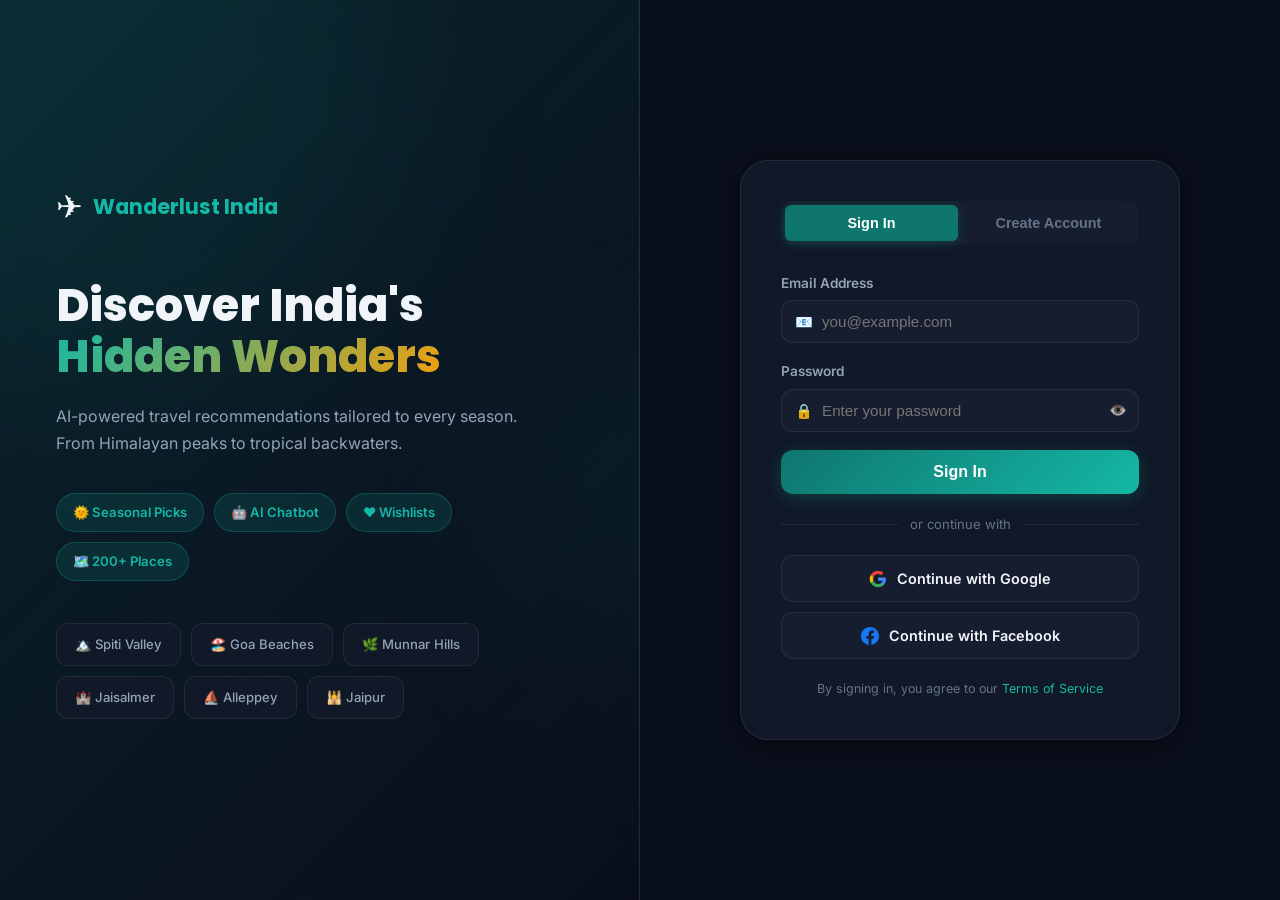
==== frontend/index.html @ 71f2ed29 "Initial commit: Full Travel App with frontend and Spring Boot backend" ====
<!DOCTYPE html>
<html lang="en">
<head>
  <meta charset="UTF-8"/>
  <meta name="viewport" content="width=device-width, initial-scale=1.0"/>
  <title>Wanderlust India — Discover Your Next Adventure</title>
  <meta name="description" content="Discover India's best tourist destinations by season. Login or register to explore, save wishlists, and chat with our AI travel assistant."/>
  <link rel="preconnect" href="https://fonts.googleapis.com"/>
  <link rel="preconnect" href="https://fonts.gstatic.com" crossorigin/>
  <link href="https://fonts.googleapis.com/css2?family=Inter:wght@300;400;500;600;700&family=Poppins:wght@600;700;800&display=swap" rel="stylesheet"/>
  <link rel="stylesheet" href="css/style.css"/>
  <link rel="stylesheet" href="css/auth.css"/>
</head>
<body class="auth-body">

  <!-- Background particles -->
  <div class="auth-bg">
    <div class="bg-orb orb-1"></div>
    <div class="bg-orb orb-2"></div>
    <div class="bg-orb orb-3"></div>
  </div>

  <div class="auth-container">

    <!-- LEFT PANEL -->
    <div class="auth-left">
      <div class="auth-left-content">
        <div class="brand-logo">
          <span class="brand-icon">✈️</span>
          <span class="brand-name">Wanderlust India</span>
        </div>
        <h1 class="auth-hero-title">Discover India's<br/><span class="gradient-text">Hidden Wonders</span></h1>
        <p class="auth-hero-sub">AI-powered travel recommendations tailored to every season. From Himalayan peaks to tropical backwaters.</p>

        <div class="auth-features">
          <div class="feature-pill">🌞 Seasonal Picks</div>
          <div class="feature-pill">🤖 AI Chatbot</div>
          <div class="feature-pill">❤️ Wishlists</div>
          <div class="feature-pill">🗺️ 200+ Places</div>
        </div>

        <div class="destination-mosaic">
          <div class="mosaic-card" style="--delay:0s">🏔️ Spiti Valley</div>
          <div class="mosaic-card" style="--delay:0.3s">🏖️ Goa Beaches</div>
          <div class="mosaic-card" style="--delay:0.6s">🌿 Munnar Hills</div>
          <div class="mosaic-card" style="--delay:0.9s">🏰 Jaisalmer</div>
          <div class="mosaic-card" style="--delay:1.2s">⛵ Alleppey</div>
          <div class="mosaic-card" style="--delay:1.5s">🕌 Jaipur</div>
        </div>
      </div>
    </div>

    <!-- RIGHT PANEL — Auth Forms -->
    <div class="auth-right">
      <div class="auth-card">
        <!-- Tabs -->
        <div class="auth-tabs">
          <button class="tab-btn active" id="tab-login" onclick="switchTab('login')">Sign In</button>
          <button class="tab-btn" id="tab-register" onclick="switchTab('register')">Create Account</button>
        </div>

        <!-- Error/Success Alert -->
        <div class="auth-alert hidden" id="auth-alert"></div>

        <!-- LOGIN FORM -->
        <form class="auth-form" id="login-form" onsubmit="handleLogin(event)">
          <div class="form-group">
            <label for="login-email">Email Address</label>
            <div class="input-wrapper">
              <span class="input-icon">📧</span>
              <input type="email" id="login-email" placeholder="you@example.com" required autocomplete="email"/>
            </div>
          </div>
          <div class="form-group">
            <label for="login-password">Password</label>
            <div class="input-wrapper">
              <span class="input-icon">🔒</span>
              <input type="password" id="login-password" placeholder="Enter your password" required autocomplete="current-password"/>
              <button type="button" class="toggle-pw" onclick="togglePw('login-password', this)">👁️</button>
            </div>
          </div>
          <button type="submit" class="btn-primary" id="login-btn">
            <span class="btn-text">Sign In</span>
            <span class="btn-spinner hidden">⏳</span>
          </button>
        </form>

        <!-- REGISTER FORM -->
        <form class="auth-form hidden" id="register-form" onsubmit="handleRegister(event)">
          <div class="form-group">
            <label for="reg-name">Full Name</label>
            <div class="input-wrapper">
              <span class="input-icon">👤</span>
              <input type="text" id="reg-name" placeholder="Your full name" required autocomplete="name"/>
            </div>
          </div>
          <div class="form-group">
            <label for="reg-email">Email Address</label>
            <div class="input-wrapper">
              <span class="input-icon">📧</span>
              <input type="email" id="reg-email" placeholder="you@example.com" required autocomplete="email"/>
            </div>
          </div>
          <div class="form-group">
            <label for="reg-password">Password</label>
            <div class="input-wrapper">
              <span class="input-icon">🔒</span>
              <input type="password" id="reg-password" placeholder="Min 6 characters" required oninput="updateStrength(this.value)"/>
              <button type="button" class="toggle-pw" onclick="togglePw('reg-password', this)">👁️</button>
            </div>
            <div class="strength-bar"><div class="strength-fill" id="strength-fill"></div></div>
            <span class="strength-label" id="strength-label"></span>
          </div>
          <div class="form-group">
            <label for="reg-confirm">Confirm Password</label>
            <div class="input-wrapper">
              <span class="input-icon">🔒</span>
              <input type="password" id="reg-confirm" placeholder="Repeat your password" required/>
            </div>
          </div>
          <button type="submit" class="btn-primary" id="register-btn">
            <span class="btn-text">Create Account</span>
            <span class="btn-spinner hidden">⏳</span>
          </button>
        </form>

        <!-- Divider -->
        <div class="auth-divider"><span>or continue with</span></div>

        <!-- OAuth Buttons -->
        <div class="oauth-buttons">
          <a href="http://localhost:8080/oauth2/authorization/google" class="oauth-btn google-btn" id="google-oauth-btn">
            <svg width="18" height="18" viewBox="0 0 24 24"><path fill="#4285F4" d="M22.56 12.25c0-.78-.07-1.53-.2-2.25H12v4.26h5.92c-.26 1.37-1.04 2.53-2.21 3.31v2.77h3.57c2.08-1.92 3.28-4.74 3.28-8.09z"/><path fill="#34A853" d="M12 23c2.97 0 5.46-.98 7.28-2.66l-3.57-2.77c-.98.66-2.23 1.06-3.71 1.06-2.86 0-5.29-1.93-6.16-4.53H2.18v2.84C3.99 20.53 7.7 23 12 23z"/><path fill="#FBBC05" d="M5.84 14.09c-.22-.66-.35-1.36-.35-2.09s.13-1.43.35-2.09V7.07H2.18C1.43 8.55 1 10.22 1 12s.43 3.45 1.18 4.93l3.66-2.84z"/><path fill="#EA4335" d="M12 5.38c1.62 0 3.06.56 4.21 1.64l3.15-3.15C17.45 2.09 14.97 1 12 1 7.7 1 3.99 3.47 2.18 7.07l3.66 2.84c.87-2.6 3.3-4.53 6.16-4.53z"/></svg>
            Continue with Google
          </a>
          <a href="http://localhost:8080/oauth2/authorization/facebook" class="oauth-btn facebook-btn">
            <svg width="18" height="18" viewBox="0 0 24 24" fill="#1877F2"><path d="M24 12.073c0-6.627-5.373-12-12-12s-12 5.373-12 12c0 5.99 4.388 10.954 10.125 11.854v-8.385H7.078v-3.47h3.047V9.43c0-3.007 1.792-4.669 4.533-4.669 1.312 0 2.686.235 2.686.235v2.953H15.83c-1.491 0-1.956.925-1.956 1.874v2.25h3.328l-.532 3.47h-2.796v8.385C19.612 23.027 24 18.062 24 12.073z"/></svg>
            Continue with Facebook
          </a>
        </div>

        <p class="auth-footer-text">By signing in, you agree to our <a href="#">Terms of Service</a></p>
      </div>
    </div>
  </div>

  <script src="js/api.js"></script>
  <script src="js/auth.js"></script>
</body>
</html>
---- frontend/css/style.css ----
/* =============================================
   GLOBAL DESIGN SYSTEM — Wanderlust India
   ============================================= */

*, *::before, *::after { box-sizing: border-box; margin: 0; padding: 0; }

:root {
  --primary:        #0F766E;
  --primary-light:  #14B8A6;
  --primary-dark:   #0D5959;
  --accent:         #F59E0B;
  --accent-light:   #FCD34D;
  --bg-dark:        #0A0F1C;
  --bg-card:        #111827;
  --bg-card-hover:  #1a2436;
  --bg-surface:     #161d2e;
  --text-primary:   #F1F5F9;
  --text-secondary: #94A3B8;
  --text-muted:     #64748B;
  --success:        #22C55E;
  --danger:         #EF4444;
  --warning:        #F59E0B;
  --border:         rgba(255,255,255,0.08);
  --border-hover:   rgba(255,255,255,0.15);
  --shadow-card:    0 4px 32px rgba(0,0,0,0.5);
  --shadow-glow:    0 0 24px rgba(20,184,166,0.25);
  --radius-sm:      6px;
  --radius-md:      12px;
  --radius-lg:      20px;
  --radius-xl:      28px;
  --font-body:      'Inter', system-ui, sans-serif;
  --font-display:   'Poppins', 'Inter', sans-serif;
  --transition:     all 0.25s cubic-bezier(0.4,0,0.2,1);
}

html { scroll-behavior: smooth; }

body {
  font-family: var(--font-body);
  color: var(--text-primary);
  line-height: 1.6;
  -webkit-font-smoothing: antialiased;
}

.dark-body { background: var(--bg-dark); }

/* ── Typography ────────────────────────────── */
h1,h2,h3,h4 { font-family: var(--font-display); font-weight: 700; line-height: 1.25; }

.gradient-text {
  background: linear-gradient(135deg, var(--primary-light), var(--accent));
  -webkit-background-clip: text;
  -webkit-text-fill-color: transparent;
  background-clip: text;
}

/* ── Buttons ────────────────────────────────── */
.btn-primary {
  display: flex; align-items: center; justify-content: center; gap: 8px;
  width: 100%; padding: 13px 24px;
  background: linear-gradient(135deg, var(--primary), var(--primary-light));
  color: white; border: none; border-radius: var(--radius-md);
  font-size: 1rem; font-weight: 600; cursor: pointer;
  transition: var(--transition);
  box-shadow: 0 4px 16px rgba(15,118,110,0.4);
}
.btn-primary:hover {
  transform: translateY(-2px);
  box-shadow: 0 8px 24px rgba(15,118,110,0.5);
}
.btn-primary:active { transform: translateY(0); }

/* ── Navbar ─────────────────────────────────── */
.navbar {
  position: sticky; top: 0; z-index: 100;
  background: rgba(10,15,28,0.92);
  backdrop-filter: blur(20px);
  border-bottom: 1px solid var(--border);
}
.nav-inner {
  max-width: 1400px; margin: 0 auto;
  padding: 14px 24px;
  display: flex; align-items: center; gap: 24px;
}
.nav-brand {
  font-family: var(--font-display); font-size: 1.2rem; font-weight: 700;
  color: var(--primary-light); text-decoration: none;
  white-space: nowrap;
}
.nav-search {
  flex: 1; position: relative; max-width: 480px;
}
.search-icon {
  position: absolute; left: 14px; top: 50%; transform: translateY(-50%);
  font-size: 0.9rem; pointer-events: none;
}
.nav-search input {
  width: 100%; padding: 10px 16px 10px 40px;
  background: var(--bg-surface); border: 1px solid var(--border);
  border-radius: var(--radius-lg); color: var(--text-primary);
  font-size: 0.9rem; outline: none; transition: var(--transition);
}
.nav-search input:focus { border-color: var(--primary-light); box-shadow: var(--shadow-glow); }
.nav-actions { display: flex; align-items: center; gap: 12px; margin-left: auto; }
.nav-link { color: var(--text-secondary); text-decoration: none; font-size: 0.9rem; transition: var(--transition); }
.nav-link:hover { color: var(--primary-light); }
.nav-btn {
  position: relative; background: var(--bg-surface); border: 1px solid var(--border);
  color: var(--text-primary); padding: 8px 16px; border-radius: var(--radius-lg);
  font-size: 0.9rem; cursor: pointer; text-decoration: none; transition: var(--transition);
}
.nav-btn:hover { border-color: var(--primary-light); color: var(--primary-light); }
.badge {
  position: absolute; top: -6px; right: -6px;
  background: var(--danger); color: white;
  font-size: 0.65rem; font-weight: 700; min-width: 18px; height: 18px;
  border-radius: 999px; display: flex; align-items: center; justify-content: center;
  padding: 0 4px;
}

/* ── User Avatar & Menu ─────────────────────── */
.user-avatar-wrap { position: relative; cursor: pointer; }
.user-avatar {
  width: 38px; height: 38px; border-radius: 50%;
  background: linear-gradient(135deg, var(--primary), var(--accent));
  display: flex; align-items: center; justify-content: center;
  font-weight: 700; font-size: 0.9rem; color: white;
}
.user-menu {
  position: absolute; right: 0; top: calc(100% + 12px);
  background: var(--bg-card); border: 1px solid var(--border);
  border-radius: var(--radius-md); padding: 12px; min-width: 180px;
  box-shadow: var(--shadow-card); z-index: 200;
}
.user-menu .user-name { font-weight: 600; font-size: 0.9rem; color: var(--text-primary); padding: 4px 8px; }
.user-menu hr { border: none; border-top: 1px solid var(--border); margin: 8px 0; }
.user-menu a, .user-menu button {
  display: block; width: 100%; text-align: left;
  color: var(--text-secondary); background: none; border: none;
  padding: 8px 8px; border-radius: var(--radius-sm); font-size: 0.9rem;
  text-decoration: none; cursor: pointer; transition: var(--transition);
}
.user-menu a:hover, .user-menu button:hover { background: var(--bg-surface); color: var(--text-primary); }

/* ── Destination Cards ──────────────────────── */
.destinations-grid {
  display: grid;
  grid-template-columns: repeat(auto-fill, minmax(300px, 1fr));
  gap: 24px;
  padding: 0 0 40px;
}
.dest-card {
  background: var(--bg-card); border: 1px solid var(--border);
  border-radius: var(--radius-lg); overflow: hidden;
  cursor: pointer; transition: var(--transition);
  position: relative;
}
.dest-card:hover { transform: translateY(-6px); border-color: var(--primary-light); box-shadow: var(--shadow-glow); }
.dest-card.skeleton { height: 340px; animation: shimmer 1.5s infinite; }

@keyframes shimmer {
  0% { background: var(--bg-card); }
  50% { background: var(--bg-surface); }
  100% { background: var(--bg-card); }
}

.card-image-wrap {
  width: 100%; height: 200px; overflow: hidden; position: relative;
  background: linear-gradient(135deg, #1a2436, #0d1a2e);
}
.card-image-wrap img { width: 100%; height: 100%; object-fit: cover; transition: transform 0.4s; }
.dest-card:hover .card-image-wrap img { transform: scale(1.06); }
.card-image-placeholder {
  width: 100%; height: 100%; display: flex; align-items: center; justify-content: center;
  font-size: 4rem;
  background: linear-gradient(135deg, var(--bg-surface), var(--bg-card));
}
.card-state-badge {
  position: absolute; top: 12px; left: 12px;
  background: rgba(10,15,28,0.8); backdrop-filter: blur(8px);
  color: var(--primary-light); font-size: 0.72rem; font-weight: 600;
  padding: 4px 10px; border-radius: var(--radius-lg);
  border: 1px solid rgba(20,184,166,0.3);
}
.card-wishlist-btn {
  position: absolute; top: 10px; right: 10px;
  background: rgba(10,15,28,0.8); backdrop-filter: blur(8px);
  border: 1px solid var(--border); border-radius: 50%;
  width: 34px; height: 34px; display: flex; align-items: center; justify-content: center;
  cursor: pointer; font-size: 1rem; transition: var(--transition); color: var(--text-secondary);
}
.card-wishlist-btn:hover, .card-wishlist-btn.saved { color: var(--danger); border-color: var(--danger); }

.card-body { padding: 16px; }
.card-seasons { display: flex; gap: 6px; flex-wrap: wrap; margin-bottom: 10px; }
.season-chip {
  font-size: 0.68rem; padding: 3px 8px; border-radius: var(--radius-lg);
  font-weight: 600; border: 1px solid;
}
.chip-SUMMER { color: #FCD34D; border-color: #FCD34D33; background: #FCD34D11; }
.chip-WINTER { color: #93C5FD; border-color: #93C5FD33; background: #93C5FD11; }
.chip-MONSOON { color: #6EE7B7; border-color: #6EE7B733; background: #6EE7B711; }
.chip-ALL_SEASON { color: var(--primary-light); border-color: rgba(20,184,166,0.3); background: rgba(20,184,166,0.1); }

.card-name { font-family: var(--font-display); font-size: 1.15rem; font-weight: 700; margin-bottom: 4px; }
.card-exp { font-size: 0.8rem; color: var(--text-secondary); margin-bottom: 12px; }
.card-footer { display: flex; align-items: center; justify-content: space-between; }
.card-cost { font-size: 0.85rem; color: var(--accent); font-weight: 600; }
.card-explore-btn {
  font-size: 0.82rem; color: var(--primary-light); font-weight: 600;
  background: rgba(20,184,166,0.1); border: 1px solid rgba(20,184,166,0.3);
  padding: 6px 14px; border-radius: var(--radius-lg);
  text-decoration: none; transition: var(--transition);
}
.card-explore-btn:hover { background: var(--primary); color: white; }

/* ── Season Tabs ────────────────────────────── */
.section-header { padding: 32px 0 16px; }
.section-title { font-family: var(--font-display); font-size: 1.5rem; margin-bottom: 20px; }
.season-tabs { display: flex; gap: 10px; flex-wrap: wrap; }
.season-tab {
  padding: 10px 22px; border-radius: var(--radius-lg);
  background: var(--bg-surface); border: 1px solid var(--border);
  color: var(--text-secondary); font-size: 0.9rem; font-weight: 500;
  cursor: pointer; transition: var(--transition);
}
.season-tab.active, .season-tab:hover {
  background: var(--primary); border-color: var(--primary);
  color: white; box-shadow: 0 4px 16px rgba(15,118,110,0.35);
}

/* ── Filter Bar ─────────────────────────────── */
.filter-bar { display: flex; align-items: center; gap: 16px; margin-bottom: 28px; flex-wrap: wrap; }
.state-select {
  padding: 10px 16px; background: var(--bg-surface); border: 1px solid var(--border);
  border-radius: var(--radius-md); color: var(--text-primary); font-size: 0.9rem;
  outline: none; cursor: pointer; transition: var(--transition);
}
.state-select:focus { border-color: var(--primary-light); }
.results-count { color: var(--text-muted); font-size: 0.85rem; }

/* ── Pagination ─────────────────────────────── */
.pagination { display: flex; gap: 8px; justify-content: center; padding: 24px 0 48px; }
.page-btn {
  width: 40px; height: 40px; border-radius: var(--radius-md);
  background: var(--bg-surface); border: 1px solid var(--border);
  color: var(--text-secondary); cursor: pointer; font-size: 0.9rem; transition: var(--transition);
  display: flex; align-items: center; justify-content: center;
}
.page-btn.active { background: var(--primary); border-color: var(--primary); color: white; }
.page-btn:hover:not(.active) { border-color: var(--primary-light); color: var(--primary-light); }

/* ── Main Content Padding ───────────────────── */
.main-content { max-width: 1400px; margin: 0 auto; padding: 0 24px; }

/* ── Search Results Dropdown ────────────────── */
.search-results {
  position: absolute; top: calc(100% + 8px); left: 0; right: 0;
  background: var(--bg-card); border: 1px solid var(--border);
  border-radius: var(--radius-md); overflow: hidden;
  box-shadow: var(--shadow-card); z-index: 300; max-height: 320px; overflow-y: auto;
}
.search-result-item {
  display: flex; align-items: center; gap: 12px;
  padding: 12px 16px; cursor: pointer; transition: var(--transition);
  text-decoration: none; color: var(--text-primary);
}
.search-result-item:hover { background: var(--bg-surface); }
.search-result-img { width: 42px; height: 42px; border-radius: var(--radius-sm); object-fit: cover; }
.search-result-info .name { font-weight: 600; font-size: 0.9rem; }
.search-result-info .state { color: var(--text-muted); font-size: 0.78rem; }

/* ── Misc ───────────────────────────────────── */
.hidden { display: none !important; }

/* Wishlist page header */
.wishlist-header { padding: 40px 0 16px; display: flex; align-items: baseline; gap: 16px; flex-wrap: wrap; }
.page-title { font-family: var(--font-display); font-size: 2rem; }

/* Empty state */
.empty-state {
  text-align: center; padding: 80px 24px;
  color: var(--text-secondary);
}
.empty-icon { font-size: 5rem; margin-bottom: 24px; }
.empty-state h2 { font-size: 1.4rem; color: var(--text-primary); margin-bottom: 8px; }

/* Scrollbar */
::-webkit-scrollbar { width: 6px; height: 6px; }
::-webkit-scrollbar-track { background: var(--bg-dark); }
::-webkit-scrollbar-thumb { background: var(--border); border-radius: 3px; }
::-webkit-scrollbar-thumb:hover { background: var(--primary); }
---- frontend/css/auth.css ----
/* ── AUTH PAGE STYLES ───────────────────────── */

 .auth-body {
     background: var(--bg-dark);
     min-height: 100vh;
     display: flex;
     align-items: center;
     justify-content: center;
     overflow: hidden;
     font-family: var(--font-body);
     color: var(--text-primary);
 }

 /* Background orbs */
 .auth-bg {
     position: fixed;
     inset: 0;
     overflow: hidden;
     pointer-events: none;
     z-index: 0;
 }

 .bg-orb {
     position: absolute;
     border-radius: 50%;
     filter: blur(80px);
     opacity: 0.15;
 }

 .orb-1 {
     width: 600px;
     height: 600px;
     background: var(--primary);
     top: -200px;
     left: -200px;
     animation: float1 8s ease-in-out infinite;
 }

 .orb-2 {
     width: 500px;
     height: 500px;
     background: var(--accent);
     bottom: -150px;
     right: -150px;
     animation: float2 10s ease-in-out infinite;
 }

 .orb-3 {
     width: 350px;
     height: 350px;
     background: var(--primary-light);
     top: 40%;
     left: 40%;
     animation: float1 7s ease-in-out infinite 2s;
 }

 @keyframes float1 {

     0%,
     100% {
         transform: translate(0, 0);
     }

     50% {
         transform: translate(30px, -30px);
     }
 }

 @keyframes float2 {

     0%,
     100% {
         transform: translate(0, 0);
     }

     50% {
         transform: translate(-25px, 25px);
     }
 }

 /* Container */
 .auth-container {
     position: relative;
     z-index: 1;
     display: grid;
     grid-template-columns: 1fr 1fr;
     min-height: 100vh;
     width: 100%;
 }

 /* LEFT */
 .auth-left {
     background: linear-gradient(135deg, rgba(15, 118, 110, 0.2), rgba(10, 15, 28, 0.9));
     padding: 60px 56px;
     display: flex;
     align-items: center;
     border-right: 1px solid var(--border);
 }

 .auth-left-content {
     max-width: 480px;
 }

 .brand-logo {
     display: flex;
     align-items: center;
     gap: 10px;
     margin-bottom: 48px;
 }

 .brand-icon {
     font-size: 2rem;
 }

 .brand-name {
     font-family: var(--font-display);
     font-size: 1.3rem;
     font-weight: 700;
     color: var(--primary-light);
 }

 .auth-hero-title {
     font-family: var(--font-display);
     font-size: 2.8rem;
     font-weight: 800;
     line-height: 1.15;
     margin-bottom: 20px;
 }

 .auth-hero-sub {
     color: var(--text-secondary);
     font-size: 1rem;
     line-height: 1.7;
     margin-bottom: 36px;
 }

 .auth-features {
     display: flex;
     gap: 10px;
     flex-wrap: wrap;
     margin-bottom: 42px;
 }

 .feature-pill {
     padding: 8px 16px;
     background: rgba(20, 184, 166, 0.12);
     border: 1px solid rgba(20, 184, 166, 0.25);
     border-radius: var(--radius-lg);
     font-size: 0.82rem;
     font-weight: 600;
     color: var(--primary-light);
 }

 .destination-mosaic {
     display: flex;
     flex-wrap: wrap;
     gap: 10px;
 }

 .mosaic-card {
     padding: 10px 18px;
     border-radius: var(--radius-md);
     background: var(--bg-card);
     border: 1px solid var(--border);
     font-size: 0.82rem;
     font-weight: 500;
     color: var(--text-secondary);
     animation: fadeUp 0.6s ease both;
     animation-delay: var(--delay);
 }

 @keyframes fadeUp {
     from {
         opacity: 0;
         transform: translateY(12px);
     }

     to {
         opacity: 1;
         transform: translateY(0);
     }
 }

 /* RIGHT */
 .auth-right {
     display: flex;
     align-items: center;
     justify-content: center;
     padding: 60px 48px;
     background: var(--bg-dark);
 }

 .auth-card {
     width: 100%;
     max-width: 440px;
     background: var(--bg-card);
     border: 1px solid var(--border);
     border-radius: var(--radius-xl);
     padding: 40px;
     box-shadow: var(--shadow-card);
 }

 /* Tabs */
 .auth-tabs {
     display: flex;
     gap: 4px;
     background: var(--bg-surface);
     border-radius: var(--radius-md);
     padding: 4px;
     margin-bottom: 28px;
 }

 .tab-btn {
     flex: 1;
     padding: 10px;
     border-radius: var(--radius-sm);
     background: none;
     border: none;
     color: var(--text-muted);
     font-size: 0.9rem;
     font-weight: 600;
     cursor: pointer;
     transition: var(--transition);
 }

 .tab-btn.active {
     background: var(--primary);
     color: white;
     box-shadow: 0 2px 12px rgba(15, 118, 110, 0.4);
 }

 /* Alert */
 .auth-alert {
     padding: 12px 16px;
     border-radius: var(--radius-md);
     margin-bottom: 20px;
     font-size: 0.88rem;
     font-weight: 500;
 }

 .auth-alert.error {
     background: rgba(239, 68, 68, 0.15);
     border: 1px solid rgba(239, 68, 68, 0.3);
     color: #FCA5A5;
 }

 .auth-alert.success {
     background: rgba(34, 197, 94, 0.15);
     border: 1px solid rgba(34, 197, 94, 0.3);
     color: #86EFAC;
 }

 /* Form */
 .auth-form {
     display: flex;
     flex-direction: column;
     gap: 18px;
 }

 .form-group {
     display: flex;
     flex-direction: column;
     gap: 6px;
 }

 .form-group label {
     font-size: 0.85rem;
     font-weight: 600;
     color: var(--text-secondary);
 }

 .input-wrapper {
     position: relative;
     display: flex;
     align-items: center;
 }

 .input-icon {
     position: absolute;
     left: 14px;
     font-size: 0.9rem;
     pointer-events: none;
 }

 .input-wrapper input {
     width: 100%;
     padding: 12px 40px 12px 40px;
     background: var(--bg-surface);
     border: 1px solid var(--border);
     border-radius: var(--radius-md);
     color: var(--text-primary);
     font-size: 0.95rem;
     outline: none;
     transition: var(--transition);
 }

 .input-wrapper input:focus {
     border-color: var(--primary-light);
     box-shadow: var(--shadow-glow);
 }

 .toggle-pw {
     position: absolute;
     right: 12px;
     background: none;
     border: none;
     cursor: pointer;
     font-size: 0.9rem;
     opacity: 0.7;
 }

 /* Password strength */
 .strength-bar {
     height: 4px;
     background: var(--border);
     border-radius: 2px;
     margin-top: 6px;
     overflow: hidden;
 }

 .strength-fill {
     height: 100%;
     width: 0;
     border-radius: 2px;
     transition: all 0.4s;
 }

 .strength-label {
     font-size: 0.75rem;
     color: var(--text-muted);
 }

 /* Divider */
 .auth-divider {
     display: flex;
     align-items: center;
     gap: 12px;
     margin: 20px 0;
 }

 .auth-divider::before,
 .auth-divider::after {
     content: '';
     flex: 1;
     height: 1px;
     background: var(--border);
 }

 .auth-divider span {
     color: var(--text-muted);
     font-size: 0.82rem;
     white-space: nowrap;
 }

 /* OAuth */
 .oauth-buttons {
     display: flex;
     flex-direction: column;
     gap: 10px;
 }

 .oauth-btn {
     display: flex;
     align-items: center;
     justify-content: center;
     gap: 10px;
     padding: 11px 24px;
     border-radius: var(--radius-md);
     font-size: 0.9rem;
     font-weight: 600;
     text-decoration: none;
     border: 1px solid var(--border);
     background: var(--bg-surface);
     color: var(--text-primary);
     transition: var(--transition);
 }

 .oauth-btn:hover {
     border-color: var(--border-hover);
     background: var(--bg-card-hover);
     transform: translateY(-1px);
 }

 .auth-footer-text {
     text-align: center;
     font-size: 0.78rem;
     color: var(--text-muted);
     margin-top: 20px;
 }

 .auth-footer-text a {
     color: var(--primary-light);
     text-decoration: none;
 }

 /* Spinner */
 .btn-spinner {
     animation: spin 0.8s linear infinite;
 }

 @keyframes spin {
     to {
         transform: rotate(360deg);
     }
 }

 @media (max-width: 768px) {
     .auth-container {
         grid-template-columns: 1fr;
     }

     .auth-left {
         display: none;
     }

     .auth-right {
         padding: 32px 20px;
     }
 }
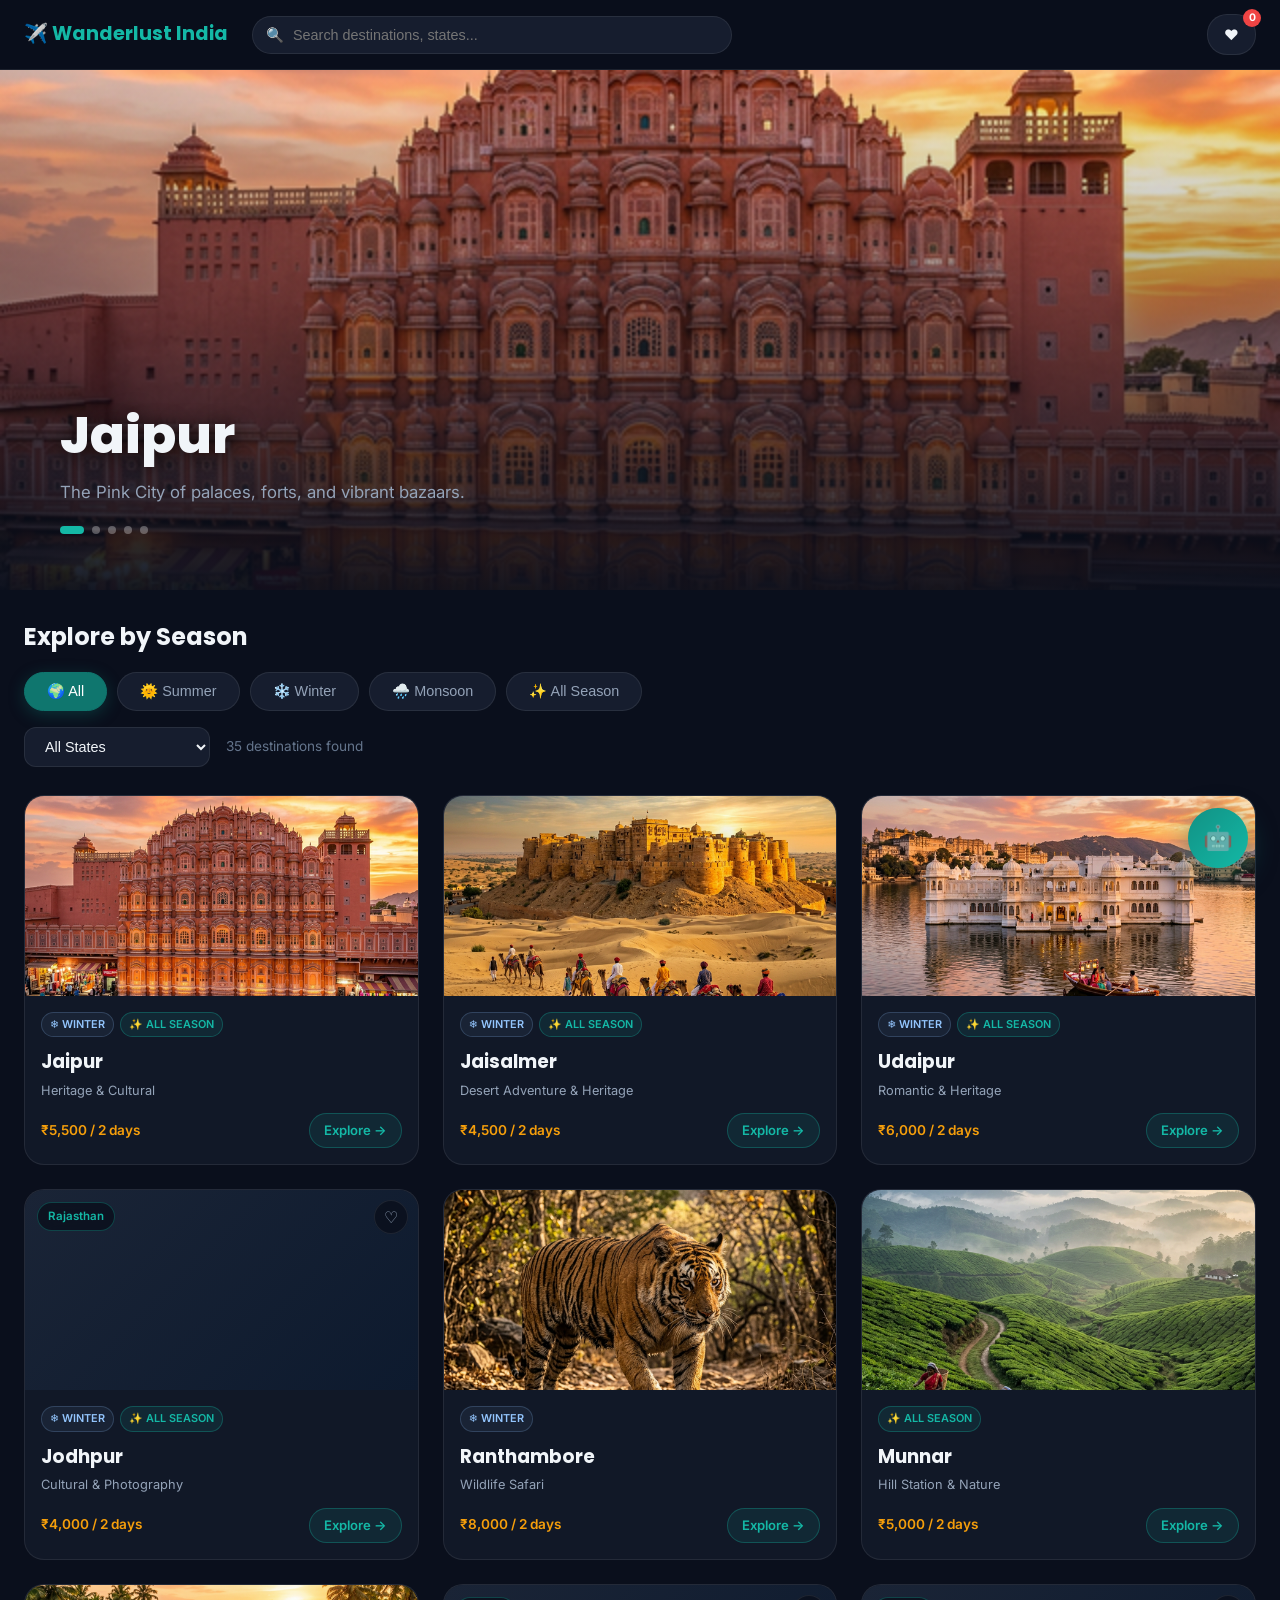
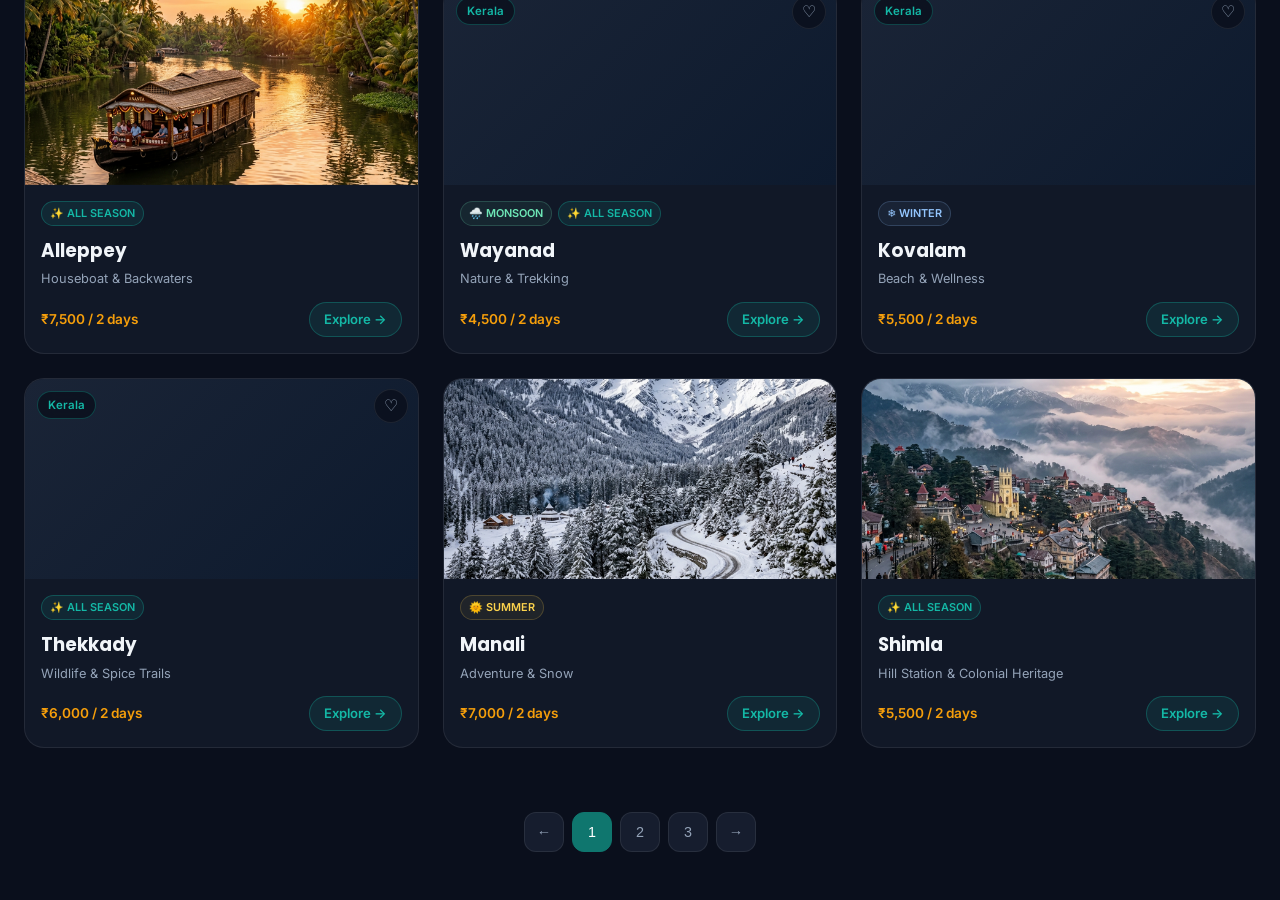
==== commit d655a9cc: "Update repository with latest changes and static site data" ====
--- a/frontend/index.html
+++ b/frontend/index.html
@@ -1,150 +1,144 @@
 <!DOCTYPE html>
 <html lang="en">
+
 <head>
-  <meta charset="UTF-8"/>
-  <meta name="viewport" content="width=device-width, initial-scale=1.0"/>
-  <title>Wanderlust India — Discover Your Next Adventure</title>
-  <meta name="description" content="Discover India's best tourist destinations by season. Login or register to explore, save wishlists, and chat with our AI travel assistant."/>
-  <link rel="preconnect" href="https://fonts.googleapis.com"/>
-  <link rel="preconnect" href="https://fonts.gstatic.com" crossorigin/>
-  <link href="https://fonts.googleapis.com/css2?family=Inter:wght@300;400;500;600;700&family=Poppins:wght@600;700;800&display=swap" rel="stylesheet"/>
-  <link rel="stylesheet" href="css/style.css"/>
-  <link rel="stylesheet" href="css/auth.css"/>
+    <meta charset="UTF-8" />
+    <meta name="viewport" content="width=device-width, initial-scale=1.0" />
+    <title>Explore India — Wanderlust India</title>
+    <meta name="description"
+        content="Explore 200+ Indian tourist destinations filtered by season, state, and travel experience. Save your favourites and chat with our AI travel assistant." />
+    <link rel="preconnect" href="https://fonts.googleapis.com" />
+    <link
+        href="https://fonts.googleapis.com/css2?family=Inter:wght@300;400;500;600;700&family=Poppins:wght@600;700;800&display=swap"
+        rel="stylesheet" />
+    <link rel="stylesheet" href="css/style.css" />
+    <link rel="stylesheet" href="css/home.css" />
+    <link rel="stylesheet" href="css/chatbot.css" />
 </head>
-<body class="auth-body">
 
-  <!-- Background particles -->
-  <div class="auth-bg">
-    <div class="bg-orb orb-1"></div>
-    <div class="bg-orb orb-2"></div>
-    <div class="bg-orb orb-3"></div>
-  </div>
+<body class="dark-body">
 
-  <div class="auth-container">
+    <!-- NAV -->
+    <nav class="navbar" id="navbar">
+        <div class="nav-inner">
+            <a href="index.html" class="nav-brand">✈️ Wanderlust India</a>
+            <div class="nav-search">
+                <span class="search-icon">🔍</span>
+                <input type="text" id="search-input" placeholder="Search destinations, states..."
+                    oninput="debounceSearch(this.value)" />
+                <div class="search-results hidden" id="search-results"></div>
+            </div>
+            <div class="nav-actions">
+                <a href="wishlist.html" class="nav-btn wishlist-btn" title="My Wishlist">
+                    ❤️ <span class="badge" id="wishlist-badge">0</span>
+                </a>
 
-    <!-- LEFT PANEL -->
-    <div class="auth-left">
-      <div class="auth-left-content">
-        <div class="brand-logo">
-          <span class="brand-icon">✈️</span>
-          <span class="brand-name">Wanderlust India</span>
+            </div>
         </div>
-        <h1 class="auth-hero-title">Discover India's<br/><span class="gradient-text">Hidden Wonders</span></h1>
-        <p class="auth-hero-sub">AI-powered travel recommendations tailored to every season. From Himalayan peaks to tropical backwaters.</p>
+    </nav>
 
-        <div class="auth-features">
-          <div class="feature-pill">🌞 Seasonal Picks</div>
-          <div class="feature-pill">🤖 AI Chatbot</div>
-          <div class="feature-pill">❤️ Wishlists</div>
-          <div class="feature-pill">🗺️ 200+ Places</div>
+    <!-- HERO BANNER -->
+    <section class="hero-section">
+        <div class="hero-slider" id="hero-slider">
+            <!-- Populated by JS -->
+        </div>
+        <div class="hero-overlay">
+            <h1 class="hero-title" id="hero-title">Discover India</h1>
+            <p class="hero-sub" id="hero-sub">Explore breathtaking destinations curated by season</p>
+            <div class="hero-dots" id="hero-dots"></div>
+        </div>
+    </section>
+
+    <!-- MAIN CONTENT -->
+    <main class="main-content">
+
+        <!-- Season Filter -->
+        <section class="section-header">
+            <h2 class="section-title">Explore by Season</h2>
+            <div class="season-tabs" id="season-tabs">
+                <button class="season-tab active" data-season="" onclick="filterSeason(this, '')">🌍 All</button>
+                <button class="season-tab" data-season="SUMMER" onclick="filterSeason(this, 'SUMMER')">🌞
+                    Summer</button>
+                <button class="season-tab" data-season="WINTER" onclick="filterSeason(this, 'WINTER')">❄️
+                    Winter</button>
+                <button class="season-tab" data-season="MONSOON" onclick="filterSeason(this, 'MONSOON')">🌧️
+                    Monsoon</button>
+                <button class="season-tab" data-season="ALL_SEASON" onclick="filterSeason(this, 'ALL_SEASON')">✨ All
+                    Season</button>
+            </div>
+        </section>
+
+        <!-- State Filter -->
+        <div class="filter-bar">
+            <select class="state-select" id="state-select" onchange="filterState(this.value)">
+                <option value="">All States</option>
+            </select>
+            <span class="results-count" id="results-count">Loading destinations...</span>
         </div>
 
-        <div class="destination-mosaic">
-          <div class="mosaic-card" style="--delay:0s">🏔️ Spiti Valley</div>
-          <div class="mosaic-card" style="--delay:0.3s">🏖️ Goa Beaches</div>
-          <div class="mosaic-card" style="--delay:0.6s">🌿 Munnar Hills</div>
-          <div class="mosaic-card" style="--delay:0.9s">🏰 Jaisalmer</div>
-          <div class="mosaic-card" style="--delay:1.2s">⛵ Alleppey</div>
-          <div class="mosaic-card" style="--delay:1.5s">🕌 Jaipur</div>
+        <!-- Destinations Grid -->
+        <div class="destinations-grid" id="destinations-grid">
+            <!-- skeleton loaders -->
+            <div class="dest-card skeleton"></div>
+            <div class="dest-card skeleton"></div>
+            <div class="dest-card skeleton"></div>
+            <div class="dest-card skeleton"></div>
+            <div class="dest-card skeleton"></div>
+            <div class="dest-card skeleton"></div>
         </div>
-      </div>
+
+        <!-- Pagination -->
+        <div class="pagination" id="pagination"></div>
+
+    </main>
+
+    <!-- CHATBOT WIDGET -->
+    <div class="chatbot-fab" id="chatbot-fab" onclick="toggleChatbot()" title="AI Travel Assistant">
+        <span class="fab-icon">🤖</span>
+        <span class="fab-pulse"></span>
     </div>
 
-    <!-- RIGHT PANEL — Auth Forms -->
-    <div class="auth-right">
-      <div class="auth-card">
-        <!-- Tabs -->
-        <div class="auth-tabs">
-          <button class="tab-btn active" id="tab-login" onclick="switchTab('login')">Sign In</button>
-          <button class="tab-btn" id="tab-register" onclick="switchTab('register')">Create Account</button>
+    <div class="chatbot-panel hidden" id="chatbot-panel">
+        <div class="chatbot-header">
+            <div class="chatbot-title">
+                <span class="chatbot-avatar">🤖</span>
+                <div>
+                    <strong>Travel AI</strong>
+                    <span class="chatbot-status">Online · Powered by Gemini</span>
+                </div>
+            </div>
+            <button class="chatbot-close" onclick="toggleChatbot()">✕</button>
         </div>
+        <div class="chatbot-messages" id="chatbot-messages">
+            <div class="msg-ai">
+                <span class="msg-avatar">🤖</span>
+                <div class="msg-bubble">
+                    Namaste! 🙏 I'm your AI travel guide for India. Ask me about the best places to visit, seasonal
+                    recommendations, costs, local food, or anything about our destinations!
+                </div>
+            </div>
+            <div class="chat-suggestions" id="chat-suggestions">
+                <button onclick="askSuggestion('Best places to visit in winter?')">❄️ Best in Winter?</button>
+                <button onclick="askSuggestion('Cheap budget destinations in India?')">💰 Budget Trips?</button>
+                <button onclick="askSuggestion('Best hill stations in India?')">🏔️ Hill Stations?</button>
+                <button onclick="askSuggestion('Where to go during monsoon?')">🌧️ Monsoon Picks?</button>
+            </div>
+        </div>
+        <div class="chatbot-typing hidden" id="chatbot-typing">
+            <span class="typing-dot"></span><span class="typing-dot"></span><span class="typing-dot"></span>
+        </div>
+        <div class="chatbot-input-row">
+            <input type="text" id="chatbot-input" placeholder="Ask about any Indian destination..."
+                onkeydown="if(event.key==='Enter') sendChat()" />
+            <button class="chat-send-btn" onclick="sendChat()">➤</button>
+        </div>
+    </div>
 
-        <!-- Error/Success Alert -->
-        <div class="auth-alert hidden" id="auth-alert"></div>
+    <script src="js/destinations_data.js"></script>
+    <script src="js/image_data.js"></script>
+    <script src="js/api.js"></script>
+    <script src="js/home.js"></script>
+    <script src="js/chatbot.js"></script>
+</body>
 
-        <!-- LOGIN FORM -->
-        <form class="auth-form" id="login-form" onsubmit="handleLogin(event)">
-          <div class="form-group">
-            <label for="login-email">Email Address</label>
-            <div class="input-wrapper">
-              <span class="input-icon">📧</span>
-              <input type="email" id="login-email" placeholder="you@example.com" required autocomplete="email"/>
-            </div>
-          </div>
-          <div class="form-group">
-            <label for="login-password">Password</label>
-            <div class="input-wrapper">
-              <span class="input-icon">🔒</span>
-              <input type="password" id="login-password" placeholder="Enter your password" required autocomplete="current-password"/>
-              <button type="button" class="toggle-pw" onclick="togglePw('login-password', this)">👁️</button>
-            </div>
-          </div>
-          <button type="submit" class="btn-primary" id="login-btn">
-            <span class="btn-text">Sign In</span>
-            <span class="btn-spinner hidden">⏳</span>
-          </button>
-        </form>
-
-        <!-- REGISTER FORM -->
-        <form class="auth-form hidden" id="register-form" onsubmit="handleRegister(event)">
-          <div class="form-group">
-            <label for="reg-name">Full Name</label>
-            <div class="input-wrapper">
-              <span class="input-icon">👤</span>
-              <input type="text" id="reg-name" placeholder="Your full name" required autocomplete="name"/>
-            </div>
-          </div>
-          <div class="form-group">
-            <label for="reg-email">Email Address</label>
-            <div class="input-wrapper">
-              <span class="input-icon">📧</span>
-              <input type="email" id="reg-email" placeholder="you@example.com" required autocomplete="email"/>
-            </div>
-          </div>
-          <div class="form-group">
-            <label for="reg-password">Password</label>
-            <div class="input-wrapper">
-              <span class="input-icon">🔒</span>
-              <input type="password" id="reg-password" placeholder="Min 6 characters" required oninput="updateStrength(this.value)"/>
-              <button type="button" class="toggle-pw" onclick="togglePw('reg-password', this)">👁️</button>
-            </div>
-            <div class="strength-bar"><div class="strength-fill" id="strength-fill"></div></div>
-            <span class="strength-label" id="strength-label"></span>
-          </div>
-          <div class="form-group">
-            <label for="reg-confirm">Confirm Password</label>
-            <div class="input-wrapper">
-              <span class="input-icon">🔒</span>
-              <input type="password" id="reg-confirm" placeholder="Repeat your password" required/>
-            </div>
-          </div>
-          <button type="submit" class="btn-primary" id="register-btn">
-            <span class="btn-text">Create Account</span>
-            <span class="btn-spinner hidden">⏳</span>
-          </button>
-        </form>
-
-        <!-- Divider -->
-        <div class="auth-divider"><span>or continue with</span></div>
-
-        <!-- OAuth Buttons -->
-        <div class="oauth-buttons">
-          <a href="http://localhost:8080/oauth2/authorization/google" class="oauth-btn google-btn" id="google-oauth-btn">
-            <svg width="18" height="18" viewBox="0 0 24 24"><path fill="#4285F4" d="M22.56 12.25c0-.78-.07-1.53-.2-2.25H12v4.26h5.92c-.26 1.37-1.04 2.53-2.21 3.31v2.77h3.57c2.08-1.92 3.28-4.74 3.28-8.09z"/><path fill="#34A853" d="M12 23c2.97 0 5.46-.98 7.28-2.66l-3.57-2.77c-.98.66-2.23 1.06-3.71 1.06-2.86 0-5.29-1.93-6.16-4.53H2.18v2.84C3.99 20.53 7.7 23 12 23z"/><path fill="#FBBC05" d="M5.84 14.09c-.22-.66-.35-1.36-.35-2.09s.13-1.43.35-2.09V7.07H2.18C1.43 8.55 1 10.22 1 12s.43 3.45 1.18 4.93l3.66-2.84z"/><path fill="#EA4335" d="M12 5.38c1.62 0 3.06.56 4.21 1.64l3.15-3.15C17.45 2.09 14.97 1 12 1 7.7 1 3.99 3.47 2.18 7.07l3.66 2.84c.87-2.6 3.3-4.53 6.16-4.53z"/></svg>
-            Continue with Google
-          </a>
-          <a href="http://localhost:8080/oauth2/authorization/facebook" class="oauth-btn facebook-btn">
-            <svg width="18" height="18" viewBox="0 0 24 24" fill="#1877F2"><path d="M24 12.073c0-6.627-5.373-12-12-12s-12 5.373-12 12c0 5.99 4.388 10.954 10.125 11.854v-8.385H7.078v-3.47h3.047V9.43c0-3.007 1.792-4.669 4.533-4.669 1.312 0 2.686.235 2.686.235v2.953H15.83c-1.491 0-1.956.925-1.956 1.874v2.25h3.328l-.532 3.47h-2.796v8.385C19.612 23.027 24 18.062 24 12.073z"/></svg>
-            Continue with Facebook
-          </a>
-        </div>
-
-        <p class="auth-footer-text">By signing in, you agree to our <a href="#">Terms of Service</a></p>
-      </div>
-    </div>
-  </div>
-
-  <script src="js/api.js"></script>
-  <script src="js/auth.js"></script>
-</body>
-</html>
+</html>
--- a/frontend/css/style.css
+++ b/frontend/css/style.css
@@ -168,8 +168,31 @@
   width: 100%; height: 200px; overflow: hidden; position: relative;
   background: linear-gradient(135deg, #1a2436, #0d1a2e);
 }
-.card-image-wrap img { width: 100%; height: 100%; object-fit: cover; transition: transform 0.4s; }
-.dest-card:hover .card-image-wrap img { transform: scale(1.06); }
+.card-slider-wrap img.card-slide { 
+  position: absolute; top: 0; left: 0; width: 100%; height: 100%; object-fit: cover; 
+  opacity: 0; transition: opacity 0.4s ease-in-out, transform 0.4s; 
+}
+.card-slider-wrap img.card-slide.active { opacity: 1; z-index: 1; }
+.dest-card:hover .card-slider-wrap img.card-slide.active { transform: scale(1.06); }
+
+.card-slider-nav {
+  position: absolute; top: 50%; left: 0; right: 0;
+  display: flex; justify-content: space-between;
+  transform: translateY(-50%); z-index: 10;
+  opacity: 0; transition: opacity 0.3s;
+  padding: 0 8px; pointer-events: none;
+}
+.dest-card:hover .card-slider-nav { opacity: 1; }
+.slider-btn {
+  background: rgba(0,0,0,0.5); color: white;
+  border: none; border-radius: 50%;
+  width: 28px; height: 28px; cursor: pointer;
+  display: flex; align-items: center; justify-content: center;
+  font-size: 0.8rem; backdrop-filter: blur(4px);
+  pointer-events: auto;
+}
+.slider-btn:hover { background: var(--primary); }
+
 .card-image-placeholder {
   width: 100%; height: 100%; display: flex; align-items: center; justify-content: center;
   font-size: 4rem;
--- a/frontend/css/home.css
+++ b/frontend/css/home.css
@@ -0,0 +1,89 @@
+/* ── HOME PAGE STYLES ───────────────────────── */
+
+/* Hero Section */
+.hero-section {
+    position: relative;
+    height: 520px;
+    overflow: hidden;
+    margin-bottom: 0;
+}
+
+.hero-slider {
+    position: absolute;
+    inset: 0;
+    background: linear-gradient(135deg, #0a1628, #0d2137, #0a1f2e);
+    display: flex;
+    transition: opacity 0.8s;
+}
+
+.hero-slide {
+    position: absolute;
+    inset: 0;
+    background-size: cover;
+    background-position: center;
+    opacity: 0;
+    transition: opacity 1.2s ease;
+}
+
+.hero-slide.active {
+    opacity: 1;
+}
+
+.hero-overlay {
+    position: absolute;
+    inset: 0;
+    background: linear-gradient(to top, rgba(10, 15, 28, 0.95) 0%, rgba(10, 15, 28, 0.3) 60%, transparent 100%);
+    display: flex;
+    flex-direction: column;
+    justify-content: flex-end;
+    padding: 56px 60px;
+    align-items: flex-start;
+}
+
+.hero-title {
+    font-family: var(--font-display);
+    font-size: 3.2rem;
+    font-weight: 800;
+    margin-bottom: 12px;
+    text-shadow: 0 2px 20px rgba(0, 0, 0, 0.8);
+}
+
+.hero-sub {
+    color: var(--text-secondary);
+    font-size: 1.05rem;
+    margin-bottom: 20px;
+}
+
+.hero-dots {
+    display: flex;
+    gap: 8px;
+}
+
+.hero-dot {
+    width: 8px;
+    height: 8px;
+    border-radius: 50%;
+    background: rgba(255, 255, 255, 0.3);
+    cursor: pointer;
+    transition: var(--transition);
+}
+
+.hero-dot.active {
+    background: var(--primary-light);
+    width: 24px;
+    border-radius: 4px;
+}
+
+@media (max-width: 640px) {
+    .hero-section {
+        height: 360px;
+    }
+
+    .hero-overlay {
+        padding: 32px 20px;
+    }
+
+    .hero-title {
+        font-size: 2rem;
+    }
+}
--- a/frontend/css/chatbot.css
+++ b/frontend/css/chatbot.css
@@ -0,0 +1,317 @@
+/* ── CHATBOT WIDGET STYLES ──────────────────── */
+
+/* FAB Button */
+.chatbot-fab {
+    position: fixed;
+    bottom: 32px;
+    right: 32px;
+    width: 60px;
+    height: 60px;
+    border-radius: 50%;
+    background: linear-gradient(135deg, var(--primary), var(--primary-light));
+    display: flex;
+    align-items: center;
+    justify-content: center;
+    cursor: pointer;
+    z-index: 500;
+    box-shadow: 0 8px 28px rgba(15, 118, 110, 0.5);
+    transition: var(--transition);
+}
+
+.chatbot-fab:hover {
+    transform: scale(1.1);
+    box-shadow: 0 12px 36px rgba(15, 118, 110, 0.6);
+}
+
+.fab-icon {
+    font-size: 1.5rem;
+}
+
+.fab-pulse {
+    position: absolute;
+    width: 100%;
+    height: 100%;
+    border-radius: 50%;
+    background: rgba(20, 184, 166, 0.4);
+    animation: pulse 2s ease-out infinite;
+}
+
+@keyframes pulse {
+    0% {
+        transform: scale(1);
+        opacity: 0.6;
+    }
+
+    100% {
+        transform: scale(1.6);
+        opacity: 0;
+    }
+}
+
+/* Panel */
+.chatbot-panel {
+    position: fixed;
+    bottom: 108px;
+    right: 32px;
+    width: 380px;
+    max-height: 560px;
+    background: var(--bg-card);
+    border: 1px solid var(--border);
+    border-radius: var(--radius-xl);
+    overflow: hidden;
+    box-shadow: 0 20px 60px rgba(0, 0, 0, 0.6);
+    z-index: 499;
+    display: flex;
+    flex-direction: column;
+    animation: slideUpIn 0.3s cubic-bezier(0.4, 0, 0.2, 1);
+}
+
+@keyframes slideUpIn {
+    from {
+        opacity: 0;
+        transform: translateY(20px) scale(0.97);
+    }
+
+    to {
+        opacity: 1;
+        transform: none;
+    }
+}
+
+/* Header */
+.chatbot-header {
+    display: flex;
+    align-items: center;
+    justify-content: space-between;
+    padding: 16px 18px;
+    background: linear-gradient(135deg, var(--primary-dark), var(--primary));
+    border-bottom: 1px solid rgba(255, 255, 255, 0.1);
+}
+
+.chatbot-title {
+    display: flex;
+    align-items: center;
+    gap: 10px;
+}
+
+.chatbot-avatar {
+    font-size: 1.6rem;
+}
+
+.chatbot-title strong {
+    display: block;
+    font-size: 0.95rem;
+}
+
+.chatbot-status {
+    display: block;
+    font-size: 0.72rem;
+    color: rgba(255, 255, 255, 0.7);
+}
+
+.chatbot-close {
+    background: rgba(255, 255, 255, 0.15);
+    border: none;
+    border-radius: 50%;
+    width: 28px;
+    height: 28px;
+    color: white;
+    cursor: pointer;
+    font-size: 0.8rem;
+    transition: var(--transition);
+}
+
+.chatbot-close:hover {
+    background: rgba(255, 255, 255, 0.3);
+}
+
+/* Messages */
+.chatbot-messages {
+    flex: 1;
+    overflow-y: auto;
+    padding: 16px;
+    display: flex;
+    flex-direction: column;
+    gap: 14px;
+}
+
+.msg-ai,
+.msg-user {
+    display: flex;
+    align-items: flex-start;
+    gap: 10px;
+}
+
+.msg-user {
+    flex-direction: row-reverse;
+}
+
+.msg-avatar {
+    font-size: 1.2rem;
+    flex-shrink: 0;
+    margin-top: 2px;
+}
+
+.msg-bubble {
+    max-width: 82%;
+    padding: 12px 16px;
+    border-radius: 18px;
+    font-size: 0.88rem;
+    line-height: 1.65;
+}
+
+.msg-ai .msg-bubble {
+    background: var(--bg-surface);
+    border: 1px solid var(--border);
+    color: var(--text-primary);
+    border-top-left-radius: 4px;
+}
+
+.msg-user .msg-bubble {
+    background: linear-gradient(135deg, var(--primary), var(--primary-light));
+    color: white;
+    border-top-right-radius: 4px;
+}
+
+/* Source chips in AI response */
+.chat-sources {
+    display: flex;
+    flex-wrap: wrap;
+    gap: 6px;
+    margin-top: 8px;
+}
+
+.chat-source-chip {
+    font-size: 0.72rem;
+    padding: 3px 10px;
+    background: rgba(20, 184, 166, 0.15);
+    border: 1px solid rgba(20, 184, 166, 0.3);
+    border-radius: var(--radius-lg);
+    color: var(--primary-light);
+    text-decoration: none;
+    transition: var(--transition);
+    cursor: pointer;
+}
+
+.chat-source-chip:hover {
+    background: var(--primary);
+    color: white;
+}
+
+/* Suggestions */
+.chat-suggestions {
+    display: flex;
+    flex-wrap: wrap;
+    gap: 6px;
+    margin-top: 4px;
+}
+
+.chat-suggestions button {
+    font-size: 0.78rem;
+    padding: 6px 12px;
+    background: var(--bg-surface);
+    border: 1px solid var(--border);
+    border-radius: var(--radius-lg);
+    color: var(--text-secondary);
+    cursor: pointer;
+    transition: var(--transition);
+}
+
+.chat-suggestions button:hover {
+    border-color: var(--primary-light);
+    color: var(--primary-light);
+}
+
+/* Typing */
+.chatbot-typing {
+    padding: 8px 16px;
+    display: flex;
+    align-items: center;
+    gap: 4px;
+}
+
+.typing-dot {
+    width: 7px;
+    height: 7px;
+    background: var(--primary-light);
+    border-radius: 50%;
+    animation: typingBounce 1.2s ease-in-out infinite;
+}
+
+.typing-dot:nth-child(2) {
+    animation-delay: 0.2s;
+}
+
+.typing-dot:nth-child(3) {
+    animation-delay: 0.4s;
+}
+
+@keyframes typingBounce {
+
+    0%,
+    80%,
+    100% {
+        transform: translateY(0);
+    }
+
+    40% {
+        transform: translateY(-8px);
+    }
+}
+
+/* Input */
+.chatbot-input-row {
+    display: flex;
+    align-items: center;
+    gap: 8px;
+    padding: 12px 14px;
+    border-top: 1px solid var(--border);
+}
+
+#chatbot-input {
+    flex: 1;
+    padding: 10px 14px;
+    background: var(--bg-surface);
+    border: 1px solid var(--border);
+    border-radius: var(--radius-lg);
+    color: var(--text-primary);
+    font-size: 0.88rem;
+    outline: none;
+    transition: var(--transition);
+}
+
+#chatbot-input:focus {
+    border-color: var(--primary-light);
+}
+
+.chat-send-btn {
+    width: 38px;
+    height: 38px;
+    border-radius: 50%;
+    flex-shrink: 0;
+    background: var(--primary);
+    border: none;
+    color: white;
+    cursor: pointer;
+    font-size: 1rem;
+    transition: var(--transition);
+}
+
+.chat-send-btn:hover {
+    background: var(--primary-light);
+    transform: scale(1.08);
+}
+
+@media (max-width: 440px) {
+    .chatbot-panel {
+        right: 12px;
+        left: 12px;
+        width: auto;
+        bottom: 90px;
+    }
+
+    .chatbot-fab {
+        right: 20px;
+        bottom: 20px;
+    }
+}
